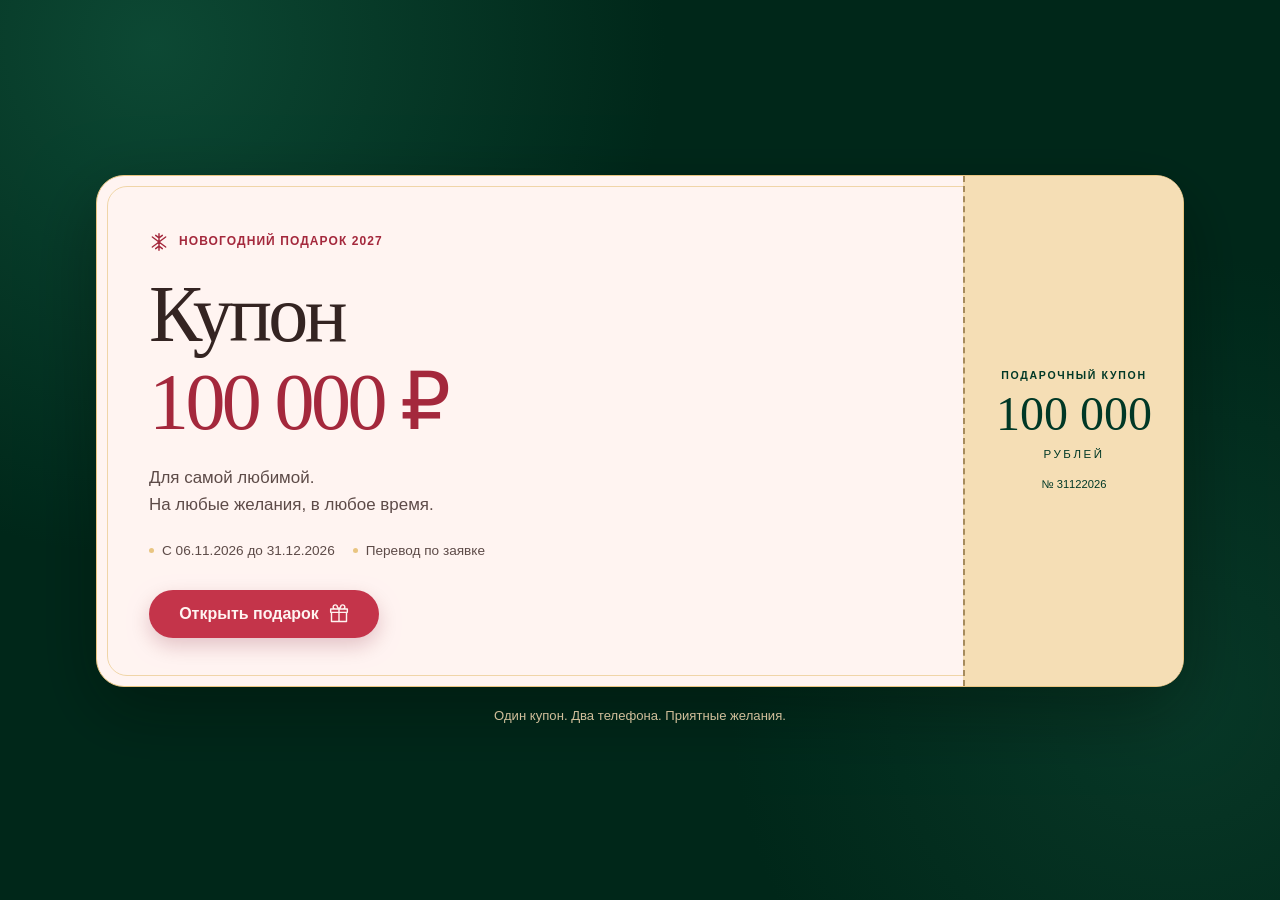
==== kupon/index.html @ d0650852 "Праздничный купон 05.11.2026 22:05" ====
<!doctype html>
<html lang="ru">
<head>
  <meta charset="utf-8">
  <meta name="viewport" content="width=device-width, initial-scale=1, viewport-fit=cover">
  <meta name="theme-color" content="#103b32">
  <meta name="description" content="Праздничный семейный купон на 100 000 рублей с заявками и учётом переводов.">
  <meta name="apple-mobile-web-app-capable" content="yes">
  <meta name="apple-mobile-web-app-status-bar-style" content="black-translucent">
  <meta name="apple-mobile-web-app-title" content="Мой купон">
  <title>Купон на 100 000 ₽</title>
  <link rel="manifest" href="./manifest.webmanifest">
  <link rel="icon" type="image/png" sizes="192x192" href="./icons/icon-192.png">
  <link rel="apple-touch-icon" href="./icons/icon-192.png">
  <link rel="stylesheet" href="./src/styles.css">
</head>
<body>
  <svg class="svg-sprite" aria-hidden="true">
    <symbol id="icon-gift" viewBox="0 0 24 24">
      <path d="M3 10h18v11H3zM2 6h20v4H2zM12 6v15M12 6H7.5A2.5 2.5 0 1 1 10 3.5L12 6Zm0 0h4.5A2.5 2.5 0 1 0 14 3.5L12 6Z"/>
    </symbol>
    <symbol id="icon-download" viewBox="0 0 24 24">
      <path d="M12 3v12m0 0 5-5m-5 5-5-5M4 17v4h16v-4"/>
    </symbol>
    <symbol id="icon-share" viewBox="0 0 24 24">
      <circle cx="18" cy="5" r="3"/><circle cx="6" cy="12" r="3"/><circle cx="18" cy="19" r="3"/><path d="m8.6 10.5 6.8-4M8.6 13.5l6.8 4"/>
    </symbol>
    <symbol id="icon-close" viewBox="0 0 24 24">
      <path d="m6 6 12 12M18 6 6 18"/>
    </symbol>
    <symbol id="icon-check" viewBox="0 0 24 24">
      <path d="m5 12 4 4L19 6"/>
    </symbol>
    <symbol id="icon-snow" viewBox="0 0 24 24">
      <path d="M12 2v20M4 6l16 12M4 18 20 6M8 4l4 3 4-3M8 20l4-3 4 3"/>
    </symbol>
    <symbol id="icon-birthday" viewBox="0 0 24 24">
      <path d="M5 11h14v10H5zM3 11h18v4H3zM8 11V7m8 4V7M12 11V3m-2 2h4M5 17c2-2 3 2 5 0s3 2 5 0 3 2 4 0"/>
    </symbol>
    <symbol id="icon-flower" viewBox="0 0 24 24">
      <circle cx="12" cy="12" r="2"/><path d="M12 10C6 9 7 2 12 6c5-4 6 3 0 4Zm2 2c1-6 8-5 4 0 4 5-3 6-4 0Zm-2 2c6 1 5 8 0 4-5 4-6-3 0-4Zm-2-2c-1 6-8 5-4 0-4-5 3-6 4 0Z"/>
    </symbol>
    <symbol id="icon-heart" viewBox="0 0 24 24">
      <path d="M20.8 4.6a5.5 5.5 0 0 0-7.8 0L12 5.7l-1.1-1.1a5.5 5.5 0 0 0-7.8 7.8L12 21l8.8-8.6a5.5 5.5 0 0 0 0-7.8Z"/>
    </symbol>
    <symbol id="icon-star" viewBox="0 0 24 24">
      <path d="m12 2 2.8 6.2 6.7.6-5.1 4.5 1.5 6.6-5.9-3.5-5.9 3.5 1.5-6.6-5.1-4.5 6.7-.6L12 2Z"/>
    </symbol>
  </svg>

  <div id="snow" class="snow" aria-hidden="true"></div>

  <main class="site-main">
    <section id="gift-screen" class="gift-screen screen" aria-labelledby="gift-title">
      <div class="gift-wrap">
        <div class="gift-card">
          <div class="gift-card__main">
            <div class="gift-overline">
              <svg class="icon" aria-hidden="true"><use href="#icon-snow"/></svg>
              <span>Новогодний подарок 2027</span>
            </div>
            <h1 id="gift-title">Купон<br><strong>100 000 ₽</strong></h1>
            <p class="gift-lead">Для самой любимой.<br>На любые желания, в любое время.</p>
            <div class="gift-facts" aria-label="Условия купона">
              <span>С 06.11.2026 до 31.12.2026</span>
              <span>Перевод по заявке</span>
            </div>
            <button id="open-gift" class="button button--primary gift-open" type="button">
              Открыть подарок
              <svg class="icon" aria-hidden="true"><use href="#icon-gift"/></svg>
            </button>
          </div>
          <div class="gift-card__stub" aria-hidden="true">
            <span class="stub-label">ПОДАРОЧНЫЙ КУПОН</span>
            <span class="stub-number">100 000</span>
            <span class="stub-currency">РУБЛЕЙ</span>
            <span class="stub-serial">№ 31122026</span>
          </div>
        </div>
        <p class="gift-footnote">Один купон. Два телефона. Приятные желания.</p>
      </div>
    </section>

    <section id="role-screen" class="role-screen screen" aria-labelledby="role-title" hidden>
      <div class="role-card">
        <svg class="role-gift icon" aria-hidden="true"><use href="#icon-gift"/></svg>
        <p class="eyebrow">Настройка этого телефона</p>
        <h2 id="role-title">Кто будет пользоваться купоном?</h2>
        <p class="role-copy">Выберите роль. На втором телефоне выберите другую.</p>
        <div class="role-actions">
          <button class="role-choice" type="button" data-role="wife">
            <span class="role-choice__title">Я жена</span>
            <span class="role-choice__text">Создавать заявки и получать подтверждения</span>
          </button>
          <button class="role-choice" type="button" data-role="husband">
            <span class="role-choice__title">Я муж</span>
            <span class="role-choice__text">Получать заявки и отмечать переводы</span>
          </button>
        </div>
      </div>
    </section>

    <section id="app-screen" class="app-screen screen" aria-label="Подарочный купон" hidden>
      <header class="app-header">
        <div class="brand">
          <svg class="icon" aria-hidden="true"><use href="#icon-gift"/></svg>
          <span>Наши купоны</span>
        </div>
        <div class="header-actions">
          <button id="coupons-button" class="button button--ghost button--small" type="button">
            <svg class="icon" aria-hidden="true"><use href="#icon-gift"/></svg>
            Купоны
          </button>
          <button id="install-button" class="button button--ghost button--small" type="button">
            <svg class="icon" aria-hidden="true"><use href="#icon-download"/></svg>
            Установить
          </button>
        </div>
      </header>

      <div class="app-layout">
        <section class="coupon-column" aria-label="Остаток купона">
          <div id="coupon-card" class="coupon-card" data-theme="new-year">
            <svg id="coupon-decoration" class="coupon-decoration" aria-hidden="true"><use href="#icon-snow"/></svg>
            <div class="coupon-topline">
              <span id="coupon-title">НОВОГОДНИЙ КУПОН</span>
              <span id="role-badge">СЕМЕЙНЫЙ</span>
            </div>
            <p class="coupon-caption">Осталось</p>
            <p id="balance" class="coupon-balance">100 000 ₽</p>
            <div class="coupon-divider" aria-hidden="true"></div>
            <div class="coupon-meta">
              <span id="coupon-dates">С 06.11.2026 до 31.12.2026</span>
              <span id="paid-total">Переведено: 0 ₽</span>
            </div>
            <progress id="coupon-progress" max="100000" value="0" aria-label="Использованная сумма"></progress>
          </div>

          <div class="coupon-summary">
            <div>
              <span>В ожидании</span>
              <strong id="pending-total">0 ₽</strong>
            </div>
            <div>
              <span>Доступно для заявки</span>
              <strong id="available-total">100 000 ₽</strong>
            </div>
          </div>
          <p id="expiry-note" class="expiry-note" hidden>Срок купона закончился. Новые заявки недоступны.</p>
          <button id="change-role" class="text-button" type="button">Сменить роль на этом телефоне</button>
        </section>

        <section class="action-panel" aria-label="Действия с купоном">
          <div id="wife-panel">
            <p class="eyebrow">Новое желание</p>
            <h2>Сколько перевести?</h2>
            <form id="request-form" novalidate>
              <label class="field-label" for="amount">Сумма в рублях</label>
              <div class="amount-field">
                <input id="amount" name="amount" type="text" inputmode="numeric" autocomplete="off" maxlength="7" placeholder="Например, 10 000" aria-describedby="amount-error">
                <span aria-hidden="true">₽</span>
              </div>
              <p id="amount-error" class="field-error" role="alert"></p>
              <div class="quick-amounts" aria-label="Быстрый выбор суммы">
                <button type="button" data-amount="5000">5 000 ₽</button>
                <button type="button" data-amount="10000">10 000 ₽</button>
                <button type="button" data-amount="25000">25 000 ₽</button>
              </div>
              <label class="field-label" for="request-note">Комментарий <span>необязательно</span></label>
              <input id="request-note" class="text-field" name="note" type="text" maxlength="80" placeholder="Например, на новое платье">
              <button id="create-request" class="button button--primary button--wide" type="submit">
                Создать заявку
                <svg class="icon" aria-hidden="true"><use href="#icon-share"/></svg>
              </button>
            </form>
            <p class="action-hint">После создания отправьте ссылку мужу через мессенджер.</p>
          </div>

          <div id="husband-panel" hidden>
            <p class="eyebrow">Заявки жены</p>
            <h2>Ожидают перевода</h2>
            <div id="husband-pending" class="pending-list"></div>
          </div>
        </section>
      </div>

      <section class="history-section" aria-labelledby="history-title">
        <div class="section-heading">
          <h2 id="history-title">История купона</h2>
          <span id="history-count">0 операций</span>
        </div>
        <div id="history-list" class="history-list"></div>
      </section>

      <details class="how-it-works">
        <summary>Как пользоваться на двух телефонах</summary>
        <ol>
          <li>Жена создаёт заявку и отправляет ссылку мужу.</li>
          <li>Муж открывает ссылку, переводит деньги обычным способом и нажимает «Перевёл».</li>
          <li>Муж отправляет ссылку подтверждения жене. Она открывает её, и остаток обновляется на обоих телефонах.</li>
        </ol>
        <p>Телефоны не синхронизируются в фоне. Заявки и подтверждения передаются только ссылками. Приложение учитывает переводы, но не двигает деньги само.</p>
      </details>
    </section>
  </main>

  <dialog id="confirm-dialog" class="dialog" aria-labelledby="confirm-title">
    <button class="dialog-close icon-button" type="button" data-close="confirm-dialog" aria-label="Закрыть">
      <svg class="icon" aria-hidden="true"><use href="#icon-close"/></svg>
    </button>
    <p class="eyebrow">Подтверждение</p>
    <h2 id="confirm-title">Перевод выполнен?</h2>
    <p id="confirm-text" class="dialog-copy"></p>
    <div class="dialog-actions">
      <button id="confirm-cancel" class="button button--secondary" type="button">Ещё нет</button>
      <button id="confirm-action" class="button button--primary" type="button">Да, перевёл</button>
    </div>
  </dialog>

  <dialog id="share-dialog" class="dialog" aria-labelledby="share-title">
    <button class="dialog-close icon-button" type="button" data-close="share-dialog" aria-label="Закрыть">
      <svg class="icon" aria-hidden="true"><use href="#icon-close"/></svg>
    </button>
    <p class="eyebrow">Ссылка для второго телефона</p>
    <h2 id="share-title">Отправить заявку</h2>
    <p id="share-text" class="dialog-copy"></p>
    <label class="field-label" for="share-url">Ссылка</label>
    <textarea id="share-url" class="share-url" rows="3" readonly></textarea>
    <div class="dialog-actions dialog-actions--stack">
      <button id="share-link" class="button button--primary button--wide" type="button">
        <svg class="icon" aria-hidden="true"><use href="#icon-share"/></svg>
        Отправить через мессенджер
      </button>
      <button id="copy-link" class="button button--secondary button--wide" type="button">Скопировать ссылку</button>
    </div>
  </dialog>

  <dialog id="coupons-dialog" class="dialog dialog--wide" aria-labelledby="coupons-title">
    <button class="dialog-close icon-button" type="button" data-close="coupons-dialog" aria-label="Закрыть">
      <svg class="icon" aria-hidden="true"><use href="#icon-close"/></svg>
    </button>
    <p class="eyebrow">Подарки на разные праздники</p>
    <h2 id="coupons-title">Мои купоны</h2>
    <div id="coupons-list" class="coupons-list"></div>
    <p id="wife-coupon-hint" class="dialog-note" hidden>Новый купон появится здесь после открытия ссылки от мужа.</p>
    <button id="show-add-coupon" class="button button--primary button--wide add-coupon-button" type="button">Добавить праздничный купон</button>

    <form id="add-coupon-form" class="add-coupon-form" novalidate hidden>
      <h3>Новый подарок</h3>
      <label class="field-label" for="new-coupon-template">Праздник</label>
      <select id="new-coupon-template" class="text-field" name="template">
        <option value="birthday">День рождения</option>
        <option value="new-year">Новый год</option>
        <option value="march-8">8 Марта</option>
        <option value="valentine">День влюблённых</option>
        <option value="anniversary">Годовщина</option>
        <option value="custom">Свой праздник</option>
      </select>
      <label class="field-label" for="new-coupon-title">Название купона</label>
      <input id="new-coupon-title" class="text-field" name="title" type="text" maxlength="40" value="На день рождения" required>
      <label class="field-label" for="new-coupon-amount">Сумма в рублях</label>
      <input id="new-coupon-amount" class="text-field" name="total" type="text" inputmode="numeric" maxlength="9" value="100 000" required>
      <div class="date-fields">
        <div>
          <label class="field-label" for="new-coupon-start">Начало</label>
          <input id="new-coupon-start" class="text-field" name="start" type="date" required>
        </div>
        <div>
          <label class="field-label" for="new-coupon-end">Последний день</label>
          <input id="new-coupon-end" class="text-field" name="end" type="date" required>
        </div>
      </div>
      <p id="new-coupon-error" class="field-error" role="alert"></p>
      <div class="dialog-actions">
        <button id="cancel-add-coupon" class="button button--secondary" type="button">Отмена</button>
        <button class="button button--primary" type="submit">Создать и отправить</button>
      </div>
    </form>
  </dialog>

  <dialog id="install-dialog" class="dialog" aria-labelledby="install-title">
    <button class="dialog-close icon-button" type="button" data-close="install-dialog" aria-label="Закрыть">
      <svg class="icon" aria-hidden="true"><use href="#icon-close"/></svg>
    </button>
    <p class="eyebrow">Приложение на телефоне</p>
    <h2 id="install-title">Как установить</h2>
    <button id="native-install" class="button button--primary button--wide native-install" type="button" hidden>Установить приложение</button>
    <div class="install-instructions">
      <section>
        <h3>Android</h3>
        <p>Откройте сайт в Chrome. В меню браузера выберите «Установить приложение» или «Добавить на главный экран».</p>
      </section>
      <section>
        <h3>iPhone</h3>
        <p>Откройте сайт в Safari. Нажмите «Поделиться», затем «На экран “Домой”».</p>
      </section>
    </div>
    <p class="dialog-note">Для открытия ссылок на разных телефонах приложение сначала нужно опубликовать в интернете.</p>
  </dialog>

  <div id="toast" class="toast" role="status" aria-live="polite" hidden></div>
  <script type="module" src="./src/main.js"></script>
</body>
</html>
---- kupon/src/styles.css ----
:root {
  --pine-950: oklch(0.24 0.055 166);
  --pine-900: oklch(0.30 0.067 166);
  --pine-800: oklch(0.37 0.075 166);
  --berry-700: oklch(0.48 0.16 17);
  --berry-600: oklch(0.55 0.18 17);
  --gold-300: oklch(0.84 0.095 83);
  --gold-200: oklch(0.91 0.06 83);
  --paper-100: oklch(0.975 0.014 35);
  --paper-200: oklch(0.94 0.018 35);
  --ink-900: oklch(0.28 0.025 30);
  --ink-700: oklch(0.43 0.025 30);
  --success-700: oklch(0.48 0.11 155);

  --page: var(--pine-950);
  --surface: var(--paper-100);
  --text: var(--ink-900);
  --text-on-dark: var(--paper-100);
  --accent: var(--berry-600);
  --gold: var(--gold-300);
  --radius-lg: 28px;
  --radius-md: 18px;
  --shadow: 0 24px 70px oklch(0.12 0.03 166 / 0.34);
}

* { box-sizing: border-box; }
html { min-width: 320px; background: var(--page); }
body {
  margin: 0;
  min-width: 320px;
  min-height: 100dvh;
  color: var(--text-on-dark);
  background:
    radial-gradient(circle at 12% 5%, oklch(0.42 0.08 165 / 0.65), transparent 32rem),
    radial-gradient(circle at 92% 78%, oklch(0.35 0.065 165 / 0.55), transparent 28rem),
    var(--page);
  font-family: "Avenir Next", "Trebuchet MS", sans-serif;
  font-size: 16px;
  line-height: 1.6;
  -webkit-font-smoothing: antialiased;
}
button, input, textarea { font: inherit; }
button, summary { cursor: pointer; }
button { -webkit-tap-highlight-color: transparent; }
button:disabled, input:disabled { cursor: not-allowed; opacity: 0.55; }
button, input, textarea, summary { outline: none; }
:focus-visible { outline: 3px solid var(--gold-300); outline-offset: 3px; }
h1, h2, h3, p { margin: 0; }
h1, h2 { font-family: Georgia, "Times New Roman", serif; font-weight: 400; }
h2 { font-size: clamp(1.75rem, 7vw, 2.35rem); line-height: 1.12; }
h3 { font-size: 1.05rem; }
[hidden] { display: none !important; }
.svg-sprite { position: absolute; width: 0; height: 0; overflow: hidden; }
.icon {
  width: 1.25rem;
  height: 1.25rem;
  flex: 0 0 auto;
  fill: none;
  stroke: currentColor;
  stroke-width: 1.7;
  stroke-linecap: round;
  stroke-linejoin: round;
}
.site-main { position: relative; z-index: 1; }
.screen { min-height: 100dvh; }
.eyebrow {
  color: var(--berry-700);
  font-size: 0.75rem;
  font-weight: 700;
  letter-spacing: 0.12em;
  line-height: 1.4;
  text-transform: uppercase;
}

.snow { position: fixed; inset: 0; z-index: 0; overflow: hidden; pointer-events: none; }
.snowflake {
  position: absolute;
  top: -24px;
  left: var(--left);
  width: var(--size);
  height: var(--size);
  border-radius: 50%;
  background: var(--paper-100);
  opacity: 0;
  animation: snowfall var(--duration) linear var(--delay) infinite;
}
@keyframes snowfall {
  0% { opacity: 0; transform: translate3d(0, -5vh, 0); }
  12% { opacity: var(--opacity); }
  85% { opacity: var(--opacity); }
  100% { opacity: 0; transform: translate3d(var(--drift), 105vh, 0); }
}

.button {
  min-height: 48px;
  display: inline-flex;
  align-items: center;
  justify-content: center;
  gap: 10px;
  border: 1px solid transparent;
  border-radius: 999px;
  padding: 12px 22px;
  font-weight: 700;
  line-height: 1.25;
  text-align: center;
  transition: transform 160ms ease-out, background-color 160ms ease-out, border-color 160ms ease-out;
}
.button:hover { transform: translateY(-2px); }
.button:active { transform: translateY(0) scale(0.98); }
.button--primary { color: var(--paper-100); background: var(--berry-600); box-shadow: 0 8px 20px oklch(0.35 0.15 17 / 0.2); }
.button--primary:hover { background: var(--berry-700); }
.button--secondary { color: var(--ink-900); background: var(--paper-200); border-color: oklch(0.78 0.025 35); }
.button--secondary:hover { background: oklch(0.90 0.02 35); }
.button--ghost { color: var(--paper-100); background: transparent; border-color: oklch(0.84 0.06 83 / 0.55); }
.button--ghost:hover { background: oklch(0.98 0.01 35 / 0.08); }
.button--small { min-height: 44px; padding: 9px 16px; font-size: 0.9rem; }
.button--wide { width: 100%; }
.icon-button {
  width: 44px;
  height: 44px;
  display: inline-grid;
  place-items: center;
  border: 0;
  border-radius: 50%;
  color: var(--ink-900);
  background: var(--paper-200);
  transition: transform 160ms ease-out, background-color 160ms ease-out;
}
.icon-button:hover { background: oklch(0.89 0.02 35); transform: rotate(4deg); }
.text-button {
  min-height: 44px;
  padding: 8px 0;
  border: 0;
  color: var(--gold-200);
  background: transparent;
  text-decoration: underline;
  text-underline-offset: 4px;
}
.text-button:hover { color: var(--paper-100); }

.gift-screen {
  display: grid;
  grid-template-columns: minmax(0, 1fr);
  place-items: center;
  padding: max(28px, env(safe-area-inset-top)) 16px max(24px, env(safe-area-inset-bottom));
}
.gift-wrap { width: min(100%, 68rem); min-width: 0; }
.gift-wrap, .gift-card, .gift-card__main { max-width: 100%; min-width: 0; }
.gift-card {
  position: relative;
  display: grid;
  overflow: hidden;
  border: 1px solid var(--gold-300);
  border-radius: var(--radius-lg);
  color: var(--ink-900);
  background: var(--paper-100);
  box-shadow: var(--shadow);
}
.gift-card::before {
  content: "";
  position: absolute;
  inset: 10px;
  border: 1px solid oklch(0.84 0.095 83 / 0.65);
  border-radius: 20px;
  pointer-events: none;
}
.gift-card__main { position: relative; z-index: 1; padding: 36px 26px 30px; }
.gift-overline { display: flex; align-items: center; gap: 10px; color: var(--berry-700); font-size: 0.75rem; font-weight: 700; letter-spacing: 0.09em; text-transform: uppercase; }
.gift-card h1 { margin-top: 24px; font-size: clamp(2.7rem, 12vw, 5rem); line-height: 0.95; letter-spacing: -0.045em; }
.gift-card h1 strong { display: block; margin-top: 12px; color: var(--berry-700); font-weight: 400; white-space: nowrap; }
.gift-lead { margin-top: 24px; color: var(--ink-700); font-size: 1.06rem; line-height: 1.6; }
.gift-facts { display: flex; flex-wrap: wrap; gap: 8px 18px; margin-top: 22px; color: var(--ink-700); font-size: 0.85rem; }
.gift-facts span { display: inline-flex; align-items: center; gap: 8px; }
.gift-facts span::before { content: ""; width: 5px; height: 5px; border-radius: 50%; background: var(--gold-300); }
.gift-open { margin-top: 28px; width: 100%; }
.gift-card__stub {
  position: relative;
  display: flex;
  align-items: center;
  justify-content: center;
  gap: 4px;
  flex-direction: column;
  min-height: 148px;
  padding: 24px;
  border-top: 2px dashed oklch(0.65 0.07 80);
  color: var(--pine-900);
  background: var(--gold-200);
  text-align: center;
}
.stub-label { font-size: 0.66rem; font-weight: 700; letter-spacing: 0.16em; }
.stub-number { font-family: Georgia, "Times New Roman", serif; font-size: 2.5rem; line-height: 1.1; }
.stub-currency { font-size: 0.72rem; letter-spacing: 0.22em; }
.stub-serial { margin-top: 8px; font-size: 0.7rem; }
.gift-footnote { margin-top: 18px; color: var(--gold-200); font-size: 0.82rem; text-align: center; }

.role-screen { display: grid; grid-template-columns: minmax(0, 1fr); place-items: center; padding: max(28px, env(safe-area-inset-top)) 16px max(24px, env(safe-area-inset-bottom)); }
.role-card { width: min(100%, 34rem); min-width: 0; padding: 32px 24px; border: 1px solid var(--gold-300); border-radius: var(--radius-lg); color: var(--ink-900); background: var(--paper-100); box-shadow: var(--shadow); }
.role-gift { width: 42px; height: 42px; margin-bottom: 24px; color: var(--berry-600); stroke-width: 1.35; }
.role-card h2 { margin-top: 8px; }
.role-copy { margin-top: 16px; color: var(--ink-700); }
.role-actions { display: grid; gap: 12px; margin-top: 28px; }
.role-choice { min-height: 88px; display: grid; gap: 4px; padding: 18px 20px; border: 1px solid oklch(0.82 0.025 35); border-radius: var(--radius-md); color: var(--ink-900); background: transparent; text-align: left; transition: transform 160ms ease-out, border-color 160ms ease-out, background-color 160ms ease-out; }
.role-choice:hover { transform: translateY(-2px); border-color: var(--berry-600); background: oklch(0.96 0.025 17); }
.role-choice:active { transform: scale(0.99); }
.role-choice__title { font-family: Georgia, "Times New Roman", serif; font-size: 1.4rem; }
.role-choice__text { color: var(--ink-700); font-size: 0.85rem; line-height: 1.45; }

.app-screen { width: min(100%, 72rem); margin: 0 auto; padding: max(16px, env(safe-area-inset-top)) 16px max(36px, env(safe-area-inset-bottom)); }
.app-header { min-height: 60px; display: flex; flex-wrap: wrap; align-items: center; justify-content: space-between; gap: 12px; margin-bottom: 22px; }
.brand { display: flex; align-items: center; gap: 10px; font-family: Georgia, "Times New Roman", serif; font-size: 1.2rem; }
.brand .icon { color: var(--gold-300); }
.header-actions { display: flex; flex-wrap: wrap; gap: 8px; }
.app-layout { display: grid; gap: 20px; }
.coupon-card { position: relative; overflow: hidden; padding: 26px 24px; border: 1px solid var(--gold-300); border-radius: var(--radius-lg); color: var(--ink-900); background: var(--paper-100); box-shadow: var(--shadow); }
.coupon-decoration { position: absolute; right: -22px; bottom: -35px; width: 180px; height: 180px; color: var(--gold-300); opacity: 0.2; fill: none; stroke: currentColor; stroke-width: 0.8; pointer-events: none; }
.coupon-card[data-theme="birthday"] { background: oklch(0.965 0.025 17); }
.coupon-card[data-theme="birthday"] .coupon-decoration { color: var(--berry-600); opacity: 0.16; }
.coupon-card[data-theme="march-8"] { background: oklch(0.97 0.025 140); }
.coupon-card[data-theme="valentine"] { background: oklch(0.965 0.03 5); }
.coupon-card[data-theme="anniversary"] { background: oklch(0.96 0.035 83); }
.coupon-topline { position: relative; z-index: 1; display: flex; flex-wrap: wrap; justify-content: space-between; gap: 8px; color: var(--berry-700); font-size: 0.66rem; font-weight: 700; letter-spacing: 0.12em; }
.coupon-caption { position: relative; z-index: 1; margin-top: 28px; color: var(--ink-700); font-size: 0.9rem; }
.coupon-balance { position: relative; z-index: 1; margin-top: 2px; font-family: Georgia, "Times New Roman", serif; font-size: clamp(3.1rem, 14vw, 5rem); line-height: 1.1; letter-spacing: -0.045em; white-space: nowrap; }
.coupon-divider { height: 1px; margin: 24px 0 16px; background: oklch(0.84 0.095 83 / 0.65); }
.coupon-meta { position: relative; z-index: 1; display: flex; flex-wrap: wrap; justify-content: space-between; gap: 6px 16px; color: var(--ink-700); font-size: 0.78rem; }
#coupon-progress { position: relative; z-index: 1; width: 100%; height: 7px; display: block; overflow: hidden; margin-top: 18px; border: 0; border-radius: 99px; appearance: none; background: var(--paper-200); }
#coupon-progress::-webkit-progress-bar { background: var(--paper-200); border-radius: 99px; }
#coupon-progress::-webkit-progress-value { background: var(--berry-600); border-radius: 99px; }
#coupon-progress::-moz-progress-bar { background: var(--berry-600); border-radius: 99px; }
.coupon-summary { display: grid; grid-template-columns: 1fr 1fr; gap: 12px; margin-top: 14px; }
.coupon-summary > div { display: grid; gap: 3px; padding: 12px 0; }
.coupon-summary span { color: var(--gold-200); font-size: 0.75rem; line-height: 1.4; }
.coupon-summary strong { font-size: 0.98rem; }
.expiry-note { margin-top: 10px; padding: 12px 16px; border: 1px solid var(--gold-300); border-radius: 12px; color: var(--paper-100); background: var(--berry-700); }
.action-panel { padding: 28px 22px; border-radius: var(--radius-lg); color: var(--ink-900); background: var(--paper-100); box-shadow: 0 18px 50px oklch(0.12 0.03 166 / 0.2); }
.action-panel h2 { margin: 7px 0 24px; }
.field-label { display: flex; justify-content: space-between; gap: 8px; margin: 18px 0 7px; color: var(--ink-900); font-size: 0.85rem; font-weight: 700; }
.field-label span { color: var(--ink-700); font-weight: 400; }
.amount-field { display: flex; align-items: center; gap: 8px; min-height: 56px; padding: 0 16px; border: 1px solid oklch(0.77 0.025 35); border-radius: 14px; background: oklch(0.99 0.008 35); }
.amount-field:focus-within { border-color: var(--berry-600); box-shadow: 0 0 0 3px oklch(0.55 0.18 17 / 0.13); }
.amount-field input { width: 100%; min-width: 0; border: 0; color: var(--ink-900); background: transparent; font-size: 1.35rem; font-weight: 700; }
.amount-field input:focus-visible { outline: none; }
.amount-field > span { color: var(--berry-700); font-family: Georgia, serif; font-size: 1.5rem; }
.amount-field:has(input[aria-invalid="true"]) { border-color: var(--berry-600); }
.field-error { min-height: 22px; margin-top: 4px; color: var(--berry-700); font-size: 0.8rem; line-height: 1.4; }
.quick-amounts { display: flex; flex-wrap: wrap; gap: 8px; }
.quick-amounts button { min-height: 44px; padding: 8px 14px; border: 1px solid oklch(0.80 0.035 35); border-radius: 999px; color: var(--ink-900); background: transparent; font-size: 0.82rem; transition: background-color 160ms ease-out, border-color 160ms ease-out; }
.quick-amounts button:hover { border-color: var(--berry-600); background: oklch(0.95 0.025 17); }
.text-field { width: 100%; min-height: 50px; padding: 12px 14px; border: 1px solid oklch(0.77 0.025 35); border-radius: 14px; color: var(--ink-900); background: oklch(0.99 0.008 35); }
.text-field::placeholder, .amount-field input::placeholder { color: oklch(0.50 0.025 30); opacity: 1; }
.text-field:focus { border-color: var(--berry-600); box-shadow: 0 0 0 3px oklch(0.55 0.18 17 / 0.13); }
#request-form .button--wide { margin-top: 24px; }
.action-hint { margin-top: 14px; color: var(--ink-700); font-size: 0.78rem; line-height: 1.5; text-align: center; }

.pending-list { display: grid; gap: 12px; }
.pending-card { padding: 16px; border: 1px solid oklch(0.82 0.035 35); border-radius: var(--radius-md); background: oklch(0.985 0.01 35); }
.pending-card__amount { font-family: Georgia, serif; font-size: 1.8rem; line-height: 1.2; }
.pending-card__date { margin-top: 4px; color: var(--ink-700); font-size: 0.75rem; }
.pending-card__note { margin-top: 10px; color: var(--ink-700); font-size: 0.9rem; overflow-wrap: anywhere; }
.pending-card .button { margin-top: 14px; width: 100%; }
.empty-state { padding: 20px 0; color: var(--ink-700); }
.empty-state strong { display: block; margin-bottom: 6px; color: var(--ink-900); font-family: Georgia, serif; font-size: 1.25rem; font-weight: 400; }

.history-section { margin-top: 34px; }
.section-heading { display: flex; flex-wrap: wrap; align-items: baseline; justify-content: space-between; gap: 8px; }
.section-heading h2 { font-size: 1.8rem; }
.section-heading > span { color: var(--gold-200); font-size: 0.8rem; }
.history-list { display: grid; gap: 10px; margin-top: 16px; }
.history-empty { padding: 22px 0; color: var(--gold-200); }
.history-item { display: grid; gap: 14px; padding: 18px; border: 1px solid oklch(0.65 0.06 166 / 0.5); border-radius: var(--radius-md); background: oklch(0.30 0.06 166 / 0.74); }
.history-item__main { min-width: 0; }
.history-item__top { display: flex; flex-wrap: wrap; align-items: center; gap: 8px 12px; }
.history-item__amount { font-family: Georgia, serif; font-size: 1.45rem; }
.status { display: inline-flex; align-items: center; min-height: 26px; padding: 3px 9px; border-radius: 999px; font-size: 0.7rem; font-weight: 700; }
.status--pending { color: var(--pine-950); background: var(--gold-300); }
.status--paid { color: var(--paper-100); background: var(--success-700); }
.history-item__date { margin-top: 4px; color: var(--paper-200); font-size: 0.75rem; }
.history-item__note { margin-top: 7px; color: var(--paper-100); font-size: 0.85rem; overflow-wrap: anywhere; }
.history-item__action { align-self: center; }
.history-item__action .button { width: 100%; }

.how-it-works { margin-top: 26px; padding: 18px 0 0; border-top: 1px solid oklch(0.65 0.06 166 / 0.55); color: var(--paper-200); }
.how-it-works summary { min-height: 44px; color: var(--gold-200); font-weight: 700; }
.how-it-works ol { margin: 12px 0 0; padding-left: 22px; }
.how-it-works li { margin-bottom: 8px; padding-left: 4px; }
.how-it-works p { margin-top: 16px; font-size: 0.85rem; }

.dialog { width: min(calc(100% - 32px), 30rem); max-height: calc(100dvh - 32px); overflow: auto; margin: auto; padding: 30px 24px 24px; border: 1px solid var(--gold-300); border-radius: 24px; color: var(--ink-900); background: var(--paper-100); box-shadow: var(--shadow); }
.dialog::backdrop { background: oklch(0.15 0.035 166 / 0.78); backdrop-filter: blur(5px); }
.dialog[open] { animation: dialog-in 200ms ease-out; }
@keyframes dialog-in { from { opacity: 0; transform: scale(0.95); } to { opacity: 1; transform: scale(1); } }
.dialog-close { position: absolute; top: 12px; right: 12px; }
.dialog h2 { margin-top: 8px; padding-right: 24px; font-size: 2rem; }
.dialog-copy { margin-top: 16px; color: var(--ink-700); }
.dialog-actions { display: flex; flex-wrap: wrap; justify-content: flex-end; gap: 10px; margin-top: 24px; }
.dialog-actions--stack { display: grid; }
.dialog-note { margin-top: 18px; color: var(--ink-700); font-size: 0.8rem; }
.share-url { width: 100%; resize: vertical; min-height: 82px; padding: 12px; border: 1px solid oklch(0.77 0.025 35); border-radius: 12px; color: var(--ink-700); background: var(--paper-200); font-size: 0.75rem; line-height: 1.45; }
.native-install { margin-top: 22px; }
.install-instructions { display: grid; gap: 18px; margin-top: 24px; }
.install-instructions section { padding-top: 16px; border-top: 1px solid oklch(0.84 0.03 35); }
.install-instructions p { margin-top: 6px; color: var(--ink-700); font-size: 0.9rem; }
.toast { position: fixed; z-index: 5; left: 16px; right: 16px; bottom: max(18px, env(safe-area-inset-bottom)); width: fit-content; max-width: calc(100% - 32px); margin: 0 auto; padding: 12px 18px; border: 1px solid var(--gold-300); border-radius: 999px; color: var(--ink-900); background: var(--paper-100); box-shadow: var(--shadow); font-size: 0.85rem; text-align: center; }
.toast:not([hidden]) { animation: toast-in 180ms ease-out; }
@keyframes toast-in { from { opacity: 0; transform: translateY(8px); } to { opacity: 1; transform: translateY(0); } }

.dialog--wide { width: min(calc(100% - 32px), 36rem); }
.coupons-list { display: grid; gap: 10px; margin-top: 24px; }
.coupon-list-item { display: grid; gap: 14px; padding: 16px; border: 1px solid oklch(0.80 0.035 35); border-radius: 16px; background: oklch(0.985 0.01 35); }
.coupon-list-item.is-active { border-color: var(--berry-600); }
.coupon-list-item__title { display: flex; align-items: center; gap: 9px; font-family: Georgia, serif; font-size: 1.2rem; }
.coupon-list-item__title .icon { color: var(--berry-600); }
.coupon-list-item__meta { margin-top: 5px; color: var(--ink-700); font-size: 0.78rem; }
.coupon-list-item__actions { display: flex; flex-wrap: wrap; gap: 8px; }
.coupon-list-item__actions .button { min-height: 44px; padding: 9px 14px; font-size: 0.8rem; }
.add-coupon-button { margin-top: 20px; }
.add-coupon-form { margin-top: 24px; padding-top: 22px; border-top: 1px solid oklch(0.82 0.035 35); }
.dialog--wide:has(#add-coupon-form:not([hidden])) > .eyebrow,
.dialog--wide:has(#add-coupon-form:not([hidden])) > h2 { display: none; }
.dialog--wide:has(#add-coupon-form:not([hidden])) .add-coupon-form { margin-top: 20px; padding-top: 0; border-top: 0; }
.add-coupon-form h3 { font-family: Georgia, serif; font-size: 1.4rem; font-weight: 400; }
.date-fields { display: grid; gap: 0 12px; }
select.text-field { appearance: auto; }

@media (max-width: 420px) {
  .brand span { display: none; }
  .header-actions { margin-left: auto; }
  .button--small { padding-inline: 12px; }
}

@media (min-width: 560px) {
  .coupon-list-item { grid-template-columns: minmax(0, 1fr) auto; align-items: center; }
  .date-fields { grid-template-columns: 1fr 1fr; }
}

@media (min-width: 768px) {
  .gift-screen, .role-screen { padding: 48px 32px; }
  .gift-card { grid-template-columns: minmax(0, 1fr) 220px; }
  .gift-card__main { padding: 56px 52px 48px; }
  .gift-open { width: auto; min-width: 230px; }
  .gift-card__stub { min-height: 100%; border-top: 0; border-left: 2px dashed oklch(0.65 0.07 80); }
  .stub-number { font-size: 3rem; }
  .role-card { padding: 40px; }
  .app-screen { padding: 28px 32px 52px; }
  .app-header { margin-bottom: 30px; }
  .app-layout { grid-template-columns: minmax(0, 1.08fr) minmax(0, 0.92fr); align-items: start; gap: 24px; }
  .coupon-card { padding: 32px; }
  .action-panel { padding: 32px; }
  .history-item { grid-template-columns: minmax(0, 1fr) auto; align-items: center; padding: 18px 22px; }
  .history-item__action .button { width: auto; }
  .toast { left: auto; right: 28px; margin: 0; }
}

@media (prefers-reduced-motion: reduce) {
  *, *::before, *::after { scroll-behavior: auto !important; animation: none !important; transition: none !important; }
  .snow { display: none; }
}
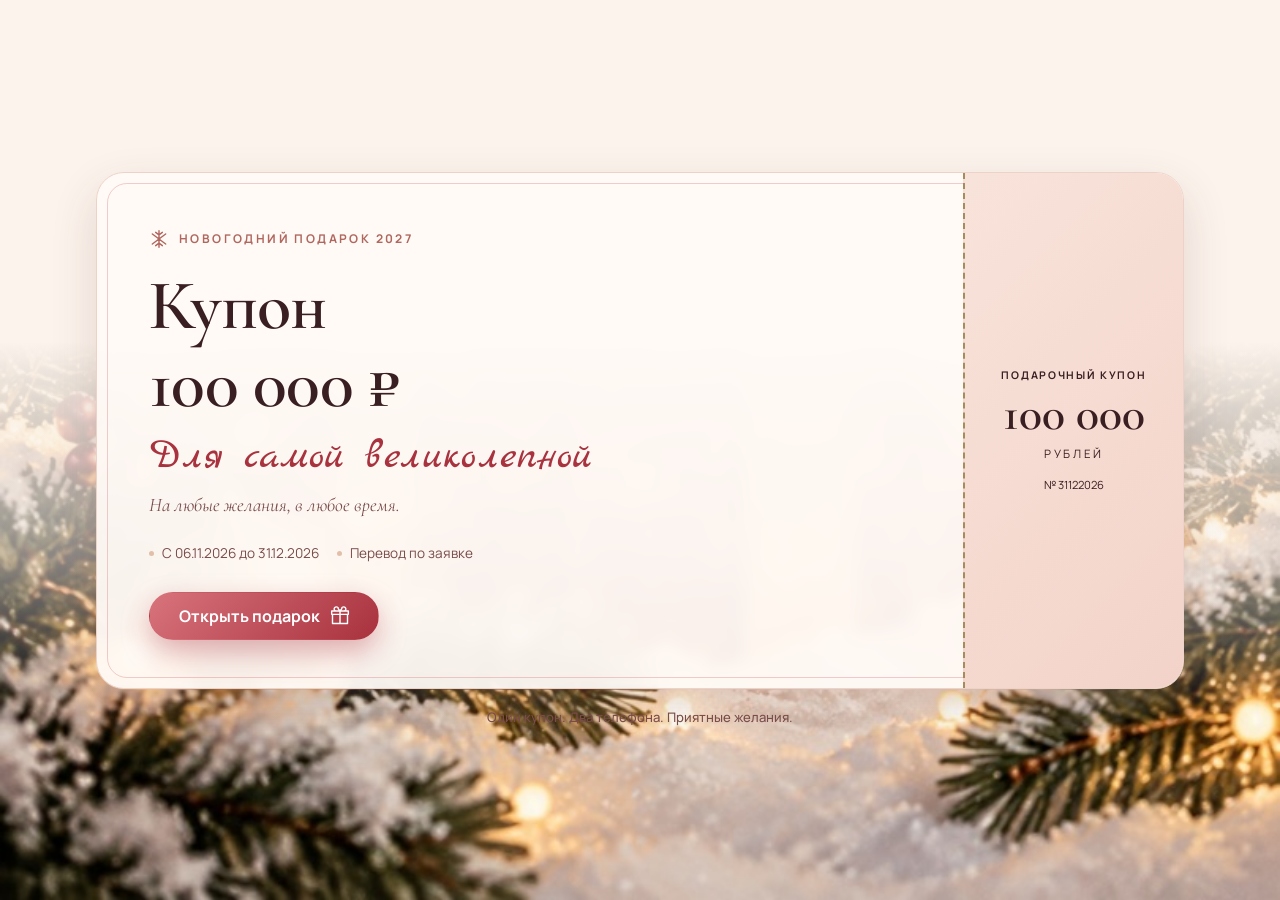
==== commit 51ee810d: "Купон: стиль «Шампанское и пионы», картинки" ====
--- a/kupon/index.html
+++ b/kupon/index.html
@@ -3,7 +3,7 @@
 <head>
   <meta charset="utf-8">
   <meta name="viewport" content="width=device-width, initial-scale=1, viewport-fit=cover">
-  <meta name="theme-color" content="#103b32">
+  <meta name="theme-color" content="#fbf3ec">
   <meta name="description" content="Праздничный семейный купон на 100 000 рублей с заявками и учётом переводов.">
   <meta name="apple-mobile-web-app-capable" content="yes">
   <meta name="apple-mobile-web-app-status-bar-style" content="black-translucent">
@@ -12,6 +12,9 @@
   <link rel="manifest" href="./manifest.webmanifest">
   <link rel="icon" type="image/png" sizes="192x192" href="./icons/icon-192.png">
   <link rel="apple-touch-icon" href="./icons/icon-192.png">
+  <link rel="preconnect" href="https://fonts.googleapis.com">
+  <link rel="preconnect" href="https://fonts.gstatic.com" crossorigin>
+  <link rel="stylesheet" href="https://fonts.googleapis.com/css2?family=Cormorant+Garamond:ital,wght@0,500;0,600;1,500&family=Marck+Script&family=Manrope:wght@500;700&display=swap">
   <link rel="stylesheet" href="./src/styles.css">
 </head>
 <body>
@@ -48,6 +51,7 @@
     </symbol>
   </svg>
 
+  <div id="bg-art" class="bg-art" aria-hidden="true"></div>
   <div id="snow" class="snow" aria-hidden="true"></div>
 
   <main class="site-main">
@@ -60,7 +64,8 @@
               <span>Новогодний подарок 2027</span>
             </div>
             <h1 id="gift-title">Купон<br><strong>100 000 ₽</strong></h1>
-            <p class="gift-lead">Для самой любимой.<br>На любые желания, в любое время.</p>
+            <p class="gift-script">Для самой великолепной</p>
+            <p class="gift-lead">На любые желания, в любое время.</p>
             <div class="gift-facts" aria-label="Условия купона">
               <span>С 06.11.2026 до 31.12.2026</span>
               <span>Перевод по заявке</span>
--- a/kupon/src/styles.css
+++ b/kupon/src/styles.css
@@ -355,3 +355,109 @@
   *, *::before, *::after { scroll-behavior: auto !important; animation: none !important; transition: none !important; }
   .snow { display: none; }
 }
+
+/* ===== Стиль «Шампанское и пионы» (утв. пользователем 05.11.2026) ===== */
+:root {
+  --cream: #fbf3ec;
+  --card: #fffaf6;
+  --rose-line: #ecd2c8;
+  --wine: #a8323e;
+  --rose: #d8737c;
+  --cocoa: #4a2a2c;
+  --cocoa-soft: #7a4d4c;
+  --page: var(--cream);
+  --ink-900: #3a1f22;
+  --ink-700: #7a4d4c;
+  --berry-600: #a8323e;
+  --berry-700: #8e2833;
+  --gold-300: #e2bfa9;
+  --paper-100: #fffaf6;
+  --paper-200: #f6e8e0;
+  --shadow: 0 18px 46px rgba(120, 60, 50, 0.16);
+}
+html { background: var(--cream); }
+body {
+  color: var(--cocoa);
+  background: var(--cream);
+  font-family: Manrope, "Avenir Next", sans-serif;
+}
+h1, h2, .role-choice__title, .stub-number, .coupon-balance, .pending-card__amount,
+.history-item__amount, .empty-state strong, .coupon-list-item__title, .add-coupon-form h3, .brand {
+  font-family: "Cormorant Garamond", Georgia, serif;
+  font-weight: 600;
+}
+.bg-art {
+  position: fixed; inset: 0; z-index: 0; pointer-events: none;
+  background:
+    linear-gradient(180deg, var(--cream) 0%, var(--cream) 38%, rgba(251, 243, 236, 0.55) 62%, rgba(251, 243, 236, 0) 80%),
+    url("../img/newyear.jpg") center bottom / cover no-repeat;
+}
+body[data-theme="birthday"] .bg-art, body[data-theme="march-8"] .bg-art,
+body[data-theme="valentine"] .bg-art, body[data-theme="anniversary"] .bg-art, body[data-theme="custom"] .bg-art {
+  background:
+    linear-gradient(180deg, var(--cream) 0%, var(--cream) 38%, rgba(251, 243, 236, 0.55) 62%, rgba(251, 243, 236, 0) 80%),
+    url("../img/birthday.jpg") center bottom / cover no-repeat;
+}
+.snowflake { background: #fff; box-shadow: 0 0 6px rgba(217, 164, 65, 0.6); }
+
+.gift-card, .role-card, .coupon-card, .action-panel, .dialog, .toast {
+  background: rgba(255, 250, 246, 0.94);
+  border-color: var(--rose-line);
+  -webkit-backdrop-filter: blur(8px);
+  backdrop-filter: blur(8px);
+}
+.gift-card::before { border-color: rgba(216, 115, 124, 0.35); }
+.gift-overline, .eyebrow, .coupon-topline { color: #b0675f; letter-spacing: 0.2em; }
+.gift-card h1 { font-size: clamp(2.6rem, 11vw, 4.4rem); letter-spacing: -0.01em; }
+.gift-card h1 strong { color: var(--ink-900); font-weight: 600; }
+.gift-script {
+  margin-top: 18px;
+  font-family: "Marck Script", cursive;
+  font-size: clamp(2rem, 9vw, 2.6rem);
+  line-height: 1.05;
+  color: var(--wine);
+}
+.gift-lead { margin-top: 10px; font-family: "Cormorant Garamond", serif; font-style: italic; font-size: 1.2rem; color: var(--cocoa-soft); }
+.gift-card__stub {
+  color: var(--ink-900);
+  background: linear-gradient(135deg, #f8e3da, #f3d3c9);
+  border-top-color: rgba(168, 50, 62, 0.35);
+}
+.gift-footnote { color: var(--cocoa-soft); font-weight: 500; }
+
+.button--primary {
+  color: #fff;
+  background: linear-gradient(135deg, var(--rose), var(--wine));
+  box-shadow: 0 12px 28px rgba(168, 50, 62, 0.38);
+}
+.button--primary:hover { background: linear-gradient(135deg, #cf6670, #962b37); }
+.button--ghost { color: var(--cocoa); background: rgba(255, 250, 246, 0.85); border-color: var(--rose-line); }
+.button--ghost:hover { background: #fff; }
+.button--secondary { background: #f6e8e0; border-color: var(--rose-line); }
+.text-button { color: var(--wine); font-weight: 600; }
+.text-button:hover { color: var(--berry-700); }
+.brand { color: var(--ink-900); font-size: 1.4rem; }
+.brand .icon { color: var(--wine); }
+:focus-visible { outline-color: var(--rose); }
+
+.coupon-balance { color: var(--ink-900); letter-spacing: -0.01em; }
+.coupon-divider { background: var(--rose-line); }
+#coupon-progress, #coupon-progress::-webkit-progress-bar { background: #f3e3dc; }
+#coupon-progress::-webkit-progress-value { background: linear-gradient(90deg, #e7a4a0, var(--wine)); }
+#coupon-progress::-moz-progress-bar { background: linear-gradient(90deg, #e7a4a0, var(--wine)); }
+.coupon-summary > div { padding: 12px 14px; border-radius: 16px; background: rgba(255, 250, 246, 0.8); border: 1px solid var(--rose-line); }
+.coupon-summary span { color: var(--cocoa-soft); }
+.coupon-summary strong { color: var(--ink-900); }
+.expiry-note { color: #fff; background: linear-gradient(135deg, var(--rose), var(--wine)); border-color: transparent; }
+
+.section-heading h2 { color: var(--ink-900); }
+.section-heading > span, .history-empty { color: var(--cocoa-soft); }
+.history-section { padding: 18px; border-radius: var(--radius-lg); background: rgba(255, 250, 246, 0.9); border: 1px solid var(--rose-line); }
+.history-item { background: var(--card); border-color: var(--rose-line); color: var(--ink-900); }
+.history-item__date { color: var(--cocoa-soft); }
+.history-item__note { color: var(--cocoa); }
+.status--pending { color: #6b3b10; background: #f7deb0; }
+.how-it-works { padding: 16px 18px; border: 1px solid var(--rose-line); border-radius: var(--radius-md); background: rgba(255, 250, 246, 0.92); color: var(--cocoa); }
+.how-it-works summary { color: var(--wine); }
+.dialog::backdrop { background: rgba(74, 42, 44, 0.45); }
+.pending-card, .coupon-list-item, .amount-field, .text-field { background: #fffdfb; border-color: var(--rose-line); }
